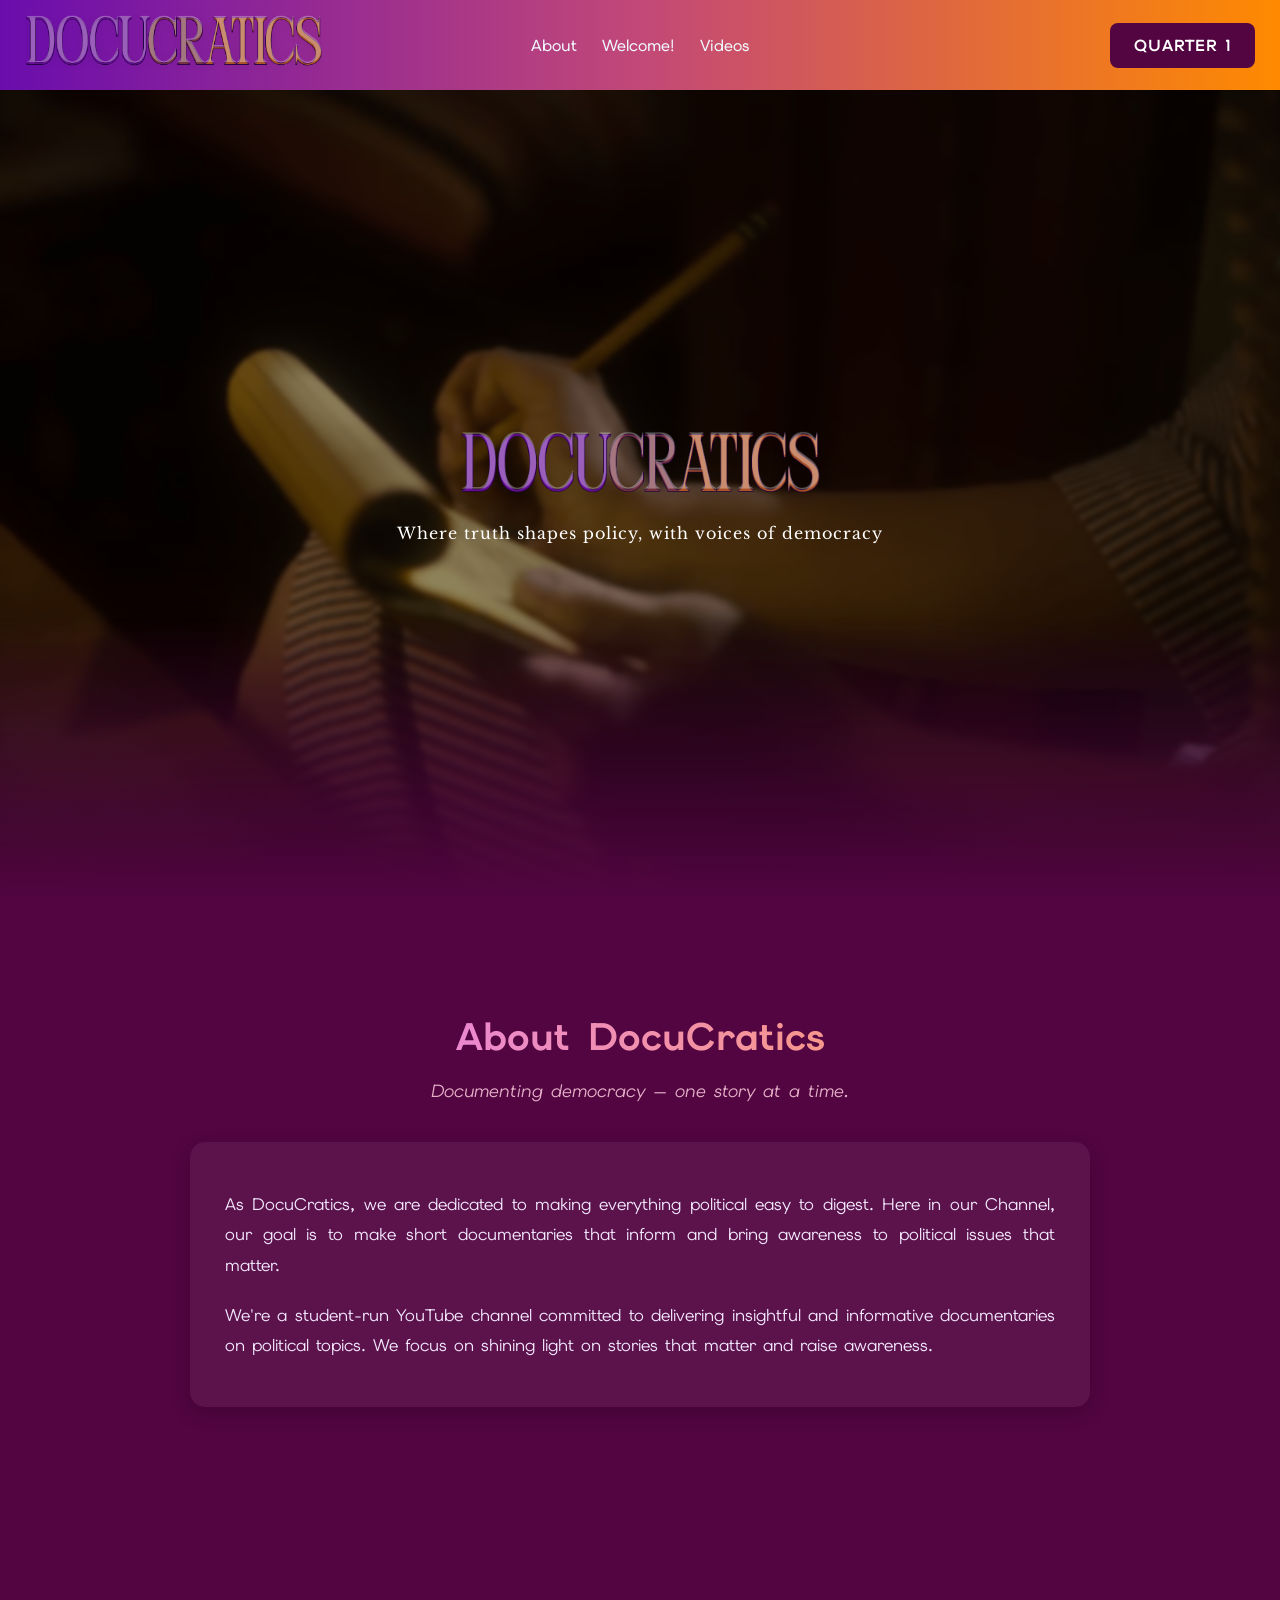
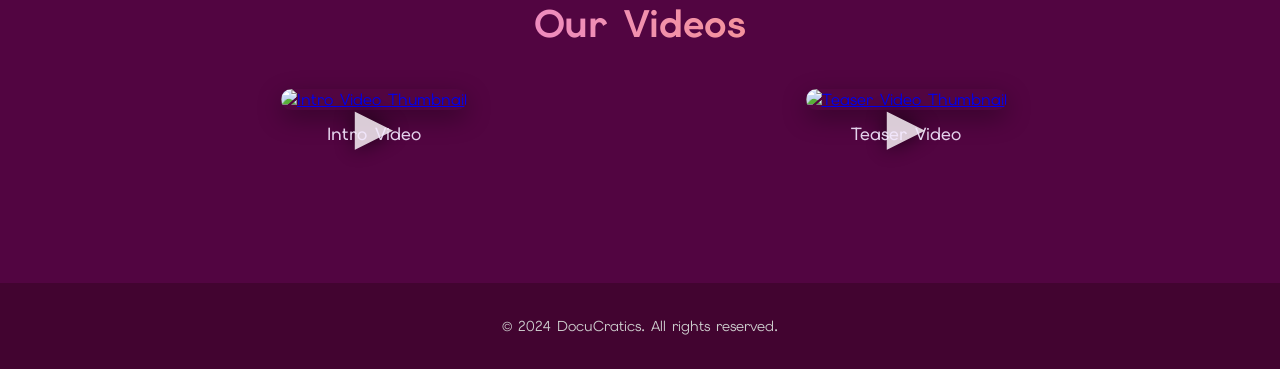
==== index.html @ 2127ae6d "Add files via upload" ====
<!DOCTYPE html>
<html lang="en">
<head>
    <meta charset="UTF-8"/>
    <meta name="viewport" content="width=device-width, initial-scale=1.0"/>
    <title>DocuCratics</title>
  <link rel="stylesheet" href="styles.css"/>
    <style>
        @import url('https://fonts.googleapis.com/css2?family=Elms+Sans:ital,wght@0,100..900;1,100..900&display=swap');
        @import url('https://fonts.googleapis.com/css2?family=Roboto+Slab:wght@100..900&display=swap');
        @import url('https://fonts.googleapis.com/css2?family=Libre+Baskerville:ital,wght@0,400;0,700;1,400&family=Roboto+Slab:wght@100..900&display=swap');
    </style>
    <script src="script.js"></script>
</head>

<body>
    <nav>
        <div class="logo">
            <a href="https://www.youtube.com/@DocuCratics">
            <img src="Logo.png" alt="Docucratics" class="logo-img"/>
            </a>
        </div>
        <ul class="nav-links">
            <li><a href="#about">About</a></li>
            <li><a href="#welcome">Welcome!</a></li>
            <li><a href="#videos">Videos</a></li>
        </ul>
        <div class="nav-right">
            <a href="#" class="emergency-button">Quarter 1</a>
        </div>
    </nav>

    <section class="hero" id="welcome">
        <div class="hero-overlay"></div>
            <div class="hero-content">
            <img src="Logo.png" alt="DocuCratics Logo" class="hero-logo" />
            <p class="hero-tagline">Where truth shapes policy, with voices of democracy</p>
        </div>
    </section>

    <section id="about" class="about-section">
        <div class="about-container">
            <h2 class="about-title">About DocuCratics</h2>
            <p class="about-tagline">Documenting democracy — one story at a time.</p>
            <div class="about-content">
                <p>
                    As DocuCratics, we are dedicated to making everything political easy to digest. Here in our Channel, our goal is to make short documentaries that inform and bring awareness to political issues that matter.
                </p>
                <p>
                    We're a student-run YouTube channel committed to delivering insightful and informative documentaries on political topics. We focus on shining light on stories that matter and raise awareness.
                </p>
            </div>
        </div>
    </section>

    <section id="videos" class="video-section">
        <h2 class="section-title">Our Videos</h2>

        <div class="video-grid">

            <div class="video-card">
                <a href="https://www.youtube.com/watch?v=YOUR_INTRO_VIDEO_ID" target="_blank">
                    <img src="https://img.youtube.com/vi/YOUR_INTRO_VIDEO_ID/hqdefault.jpg" alt="Intro Video Thumbnail">
                    <div class="play-overlay">&#9658;</div>
                </a>
                <p class="video-label">Intro Video</p>
            </div>

            <div class="video-card">
                <a href="https://www.youtube.com/watch?v=VSKoKRXALYk" target="_blank">
                    <img src="https://img.youtube.com/vi/VSKoKRXALYk/hqdefault.jpg" alt="Teaser Video Thumbnail">
                    <div class="play-overlay">&#9658;</div>
                </a>
                <p class="video-label">Teaser Video</p>
            </div>

        </div>
    </section>

    <footer>
        <p>&copy; 2024 DocuCratics. All rights reserved.</p>
    </footer>

</body>

</html>
---- styles.css ----
html, body {
    overflow-x: hidden;
}

* {
    box-sizing: border-box;
}

body {
    margin: 0;
    font-family: "Elms Sans", sans-serif;
    background: #520541;
}

nav {
    display: grid;
    grid-template-columns: 1fr auto 1fr; /* LEFT | CENTER | RIGHT */
    align-items: center;
    padding: 15px 25px;
    width: 100%;
    position: fixed;
    top: 0;
    z-index: 1000;
    background: linear-gradient(90deg, #6A0DAD, #C24878, #FF8A00);
}

.logo {
    display: flex;
    align-items: center;
}

.logo-img {
    height: 55px;
    object-fit: contain;
}

.nav-links {
    list-style: none;
    display: flex;
    gap: 25px;
    justify-content: center;
    margin: 0;
    padding: 0;
}

.nav-links li a {
    font-family: "Elms Sans", sans-serif;
    color: aliceblue;
    text-decoration: none;
    font-size: 1rem;
    transition: 0.3s;
    font-weight: 500;
}

.nav-links li a:hover {
    color: #FFD9B3;
}

.nav-right {
    display: flex;
    align-items: center;
}

.emergency-button {
    background-color: #520541;
    color: #ffffff;
    padding: 12px 24px;
    border: none;
    border-radius: 8px;
    text-decoration: none;
    font-weight: bold;
    font-size: 16px;
    text-transform: uppercase;
    letter-spacing: 1px;
    transition: background-color 0.3s ease, transform 0.3s ease, box-shadow 0.3s ease;
    margin-left: auto;
}

.logo,
.nav-right {
    display: flex;
    align-items: center;
}


.hero {
position: relative;
width: 100%;
height: 90vh;
background: url('docu.png') center/cover no-repeat;
display: flex;
align-items: center;
justify-content: center;
overflow: hidden;
margin-top: 90px;
}


/* Fade overlay */
.hero-overlay {
position: absolute;
top: 0;
left: 0;
width: 100%;
height: 100%;
background: rgba(0, 0, 0, 0.45); /* dark fade */
backdrop-filter: blur(2px);
}


/* Content */
.hero-content {
position: relative;
text-align: center;
z-index: 2;
color: #ffffff;
max-width: 80%;
}


.hero-logo {
width: 360px;
max-width: 80%;
height: 100;
animation: fadeIn 1.5s ease-out;
}


.hero-tagline {
margin-top: 20px;
font-size: 1rem;
font-weight: 300;
letter-spacing: 1px;
font-family: "Libre Baskerville", serif;
animation: fadeIn 2s ease-out;
}

@keyframes fadeIn {
from { opacity: 0; transform: translateY(10px); }
to { opacity: 1; transform: translateY(0); }
}

.hero::after {
    content: "";
    position: absolute;
    bottom: 0;
    left: 0;
    width: 100%;
    height: 35%; /* how much fade space — adjust as needed */
    background: linear-gradient(
        to bottom,
        rgba(0,0,0,0) 0%,
        #520541 100%
    );
    pointer-events: none;
}

.about-section {
width: 100%;
padding: 80px 10%;
background: #520541;
color: #f4e9ff;
font-family: "Elms Sans", sans-serif;
position: relative;
}


.about-container {
max-width: 900px;
margin: 0 auto;
text-align: center;
}


.about-title {
font-size: 2.4rem;
font-weight: 700;
margin-bottom: 10px;
background: linear-gradient(90deg, #e37dff, #ffa25c);
-webkit-background-clip: text;
-webkit-text-fill-color: transparent;
}


.about-tagline {
font-size: 1.1rem;
font-style: italic;
color: #ffcedf;
margin-bottom: 40px;
opacity: 0.85;
}


.about-content {
text-align: justify;
justify-content: center;
font-size: 1.05rem;
line-height: 1.8;
background: rgba(255,255,255,0.06);
padding: 30px 35px;
border-radius: 15px;
box-shadow: 0 6px 20px rgba(0,0,0,0.2);
backdrop-filter: blur(3px);
}


.about-content p:not(:last-child) {
margin-bottom: 20px;
}

.video-section {
    padding: 80px 10%;
    background: #520541;
    color: #f4e9ff;
    text-align: center;
}

.section-title {
    font-size: 2.4rem;
    font-weight: 700;
    margin-bottom: 40px;
    background: linear-gradient(90deg, #e37dff, #ffa25c);
    -webkit-background-clip: text;
    -webkit-text-fill-color: transparent;
}

.video-grid {
    display: grid;
    grid-template-columns: repeat(auto-fit, minmax(320px, 1fr));
    gap: 40px;
    justify-items: center;
}

.video-card {
    position: relative;
    width: 100%;
    max-width: 480px;
}

.video-card img {
    width: 100%;
    border-radius: 18px;
    box-shadow: 0 8px 25px rgba(0,0,0,0.35);
    transition: transform 0.3s ease, box-shadow 0.3s ease;
}

.video-card:hover img {
    transform: scale(1.03);
    box-shadow: 0 12px 30px rgba(0,0,0,0.5);
}

.play-overlay {
    position: absolute;
    top: 50%;
    left: 50%;
    transform: translate(-50%, -50%);
    font-size: 4rem;
    color: white;
    opacity: 0.8;
    pointer-events: none;
    text-shadow: 0 0 20px rgba(0,0,0,0.8);
}

.video-label {
    margin-top: 12px;
    font-size: 1.1rem;
    font-weight: 500;
    opacity: 0.9;
}

footer {
    text-align: center;
    padding: 20px 0;
    background: #420430;
    color: #ccc;
    font-size: 0.9rem;
    margin-top: 40px;
}
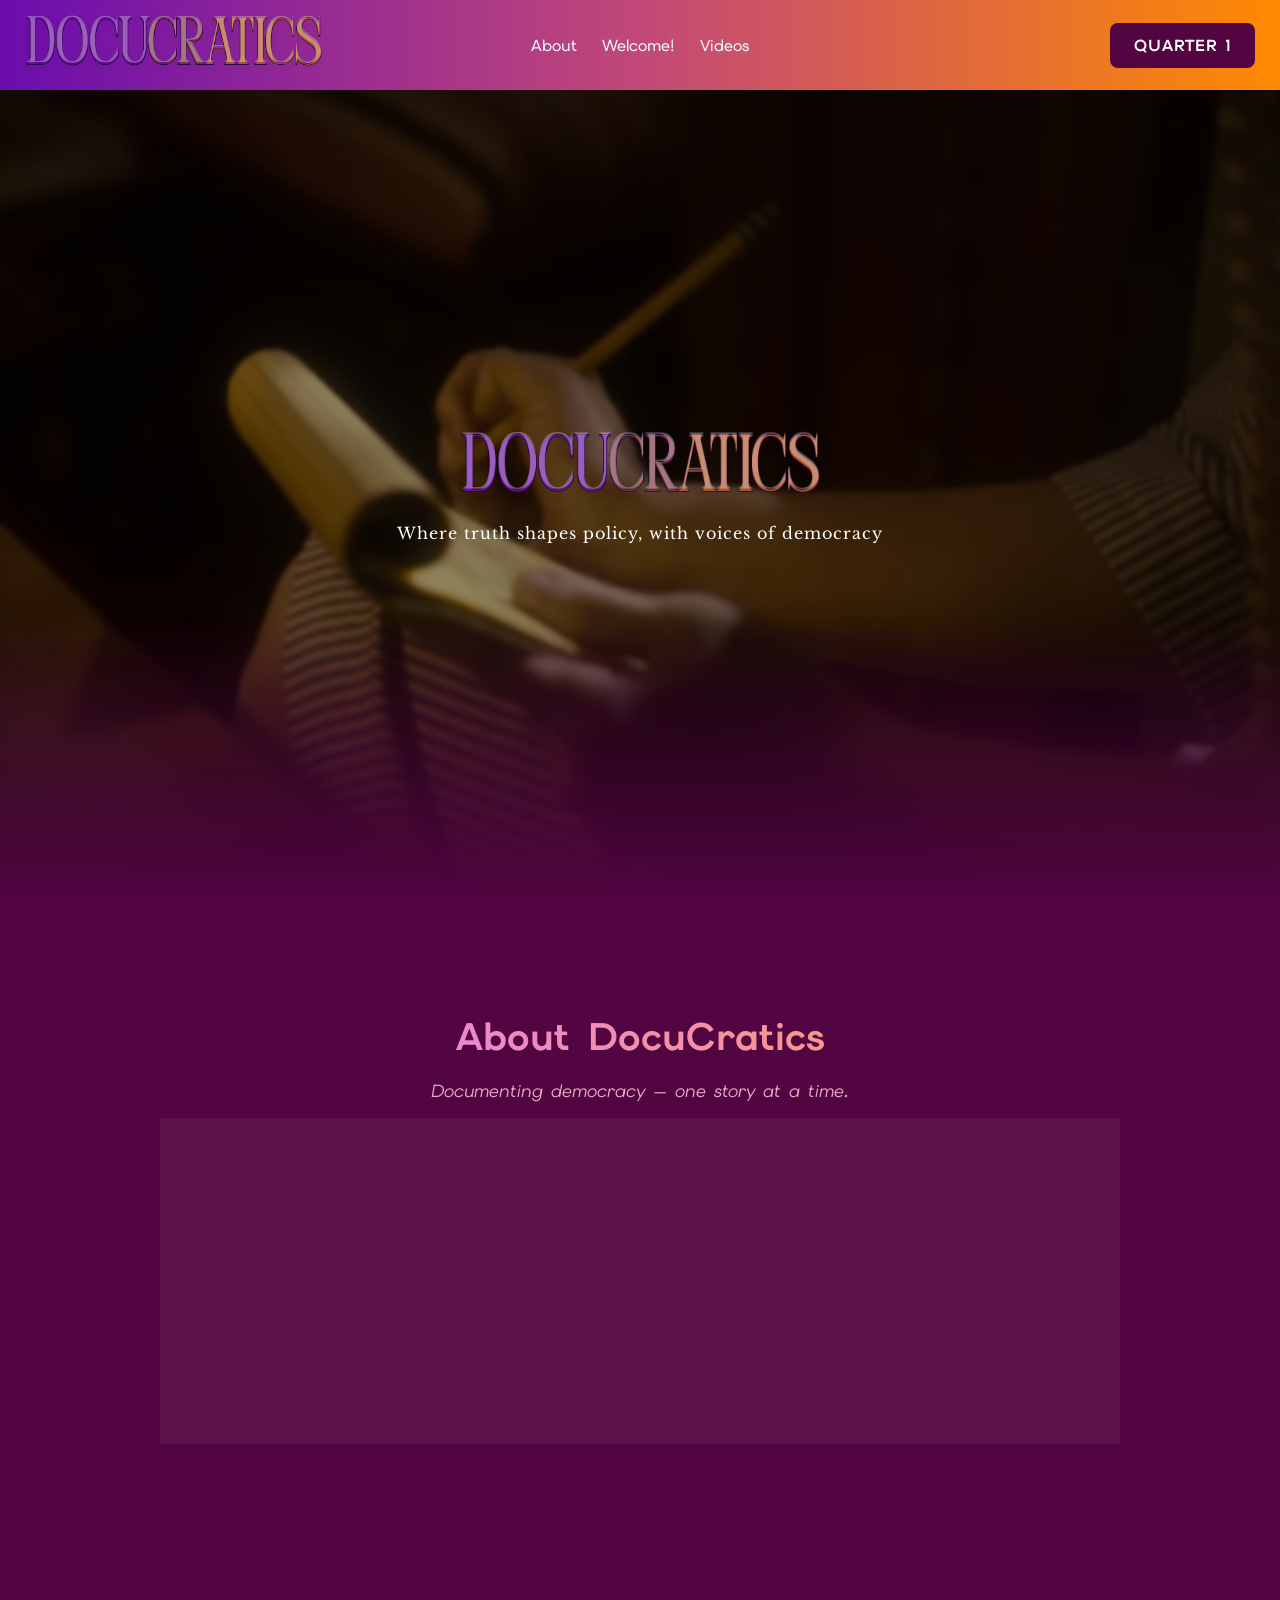
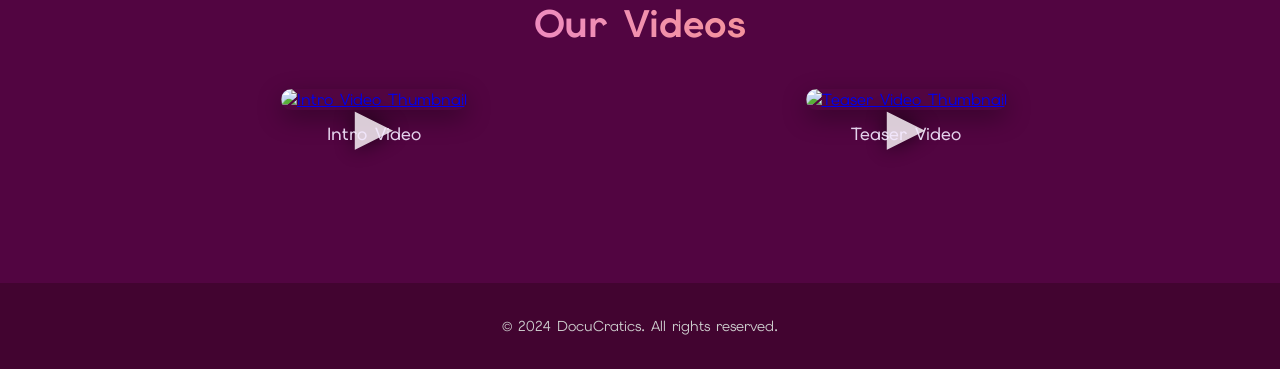
==== commit 7e7c1065: "Update index.html" ====
--- a/index.html
+++ b/index.html
@@ -26,7 +26,7 @@
             <li><a href="#videos">Videos</a></li>
         </ul>
         <div class="nav-right">
-            <a href="#" class="emergency-button">Quarter 1</a>
+            <a href="https://ryan-ineedalaptop.github.io/LL9-Q1-G3/" class="emergency-button">Quarter 1</a>
         </div>
     </nav>
 
@@ -59,8 +59,8 @@
         <div class="video-grid">
 
             <div class="video-card">
-                <a href="https://www.youtube.com/watch?v=YOUR_INTRO_VIDEO_ID" target="_blank">
-                    <img src="https://img.youtube.com/vi/YOUR_INTRO_VIDEO_ID/hqdefault.jpg" alt="Intro Video Thumbnail">
+                <a href="https://www.youtube.com/watch?v=mapYeJy-l-8" target="_blank">
+                    <img src="https://img.youtube.com/vi/mapYeJy-l-8/hqdefault.jpg" alt="Intro Video Thumbnail">
                     <div class="play-overlay">&#9658;</div>
                 </a>
                 <p class="video-label">Intro Video</p>
@@ -83,4 +83,7 @@
 
 </body>
 
-</html>+
+</html>
+
+
--- a/styles.css
+++ b/styles.css
@@ -1,5 +1,9 @@
 html, body {
     overflow-x: hidden;
+}
+
+html {
+    scroll-behavior: smooth;
 }
 
 * {
@@ -275,4 +279,6 @@
     color: #ccc;
     font-size: 0.9rem;
     margin-top: 40px;
-}+
+}
+
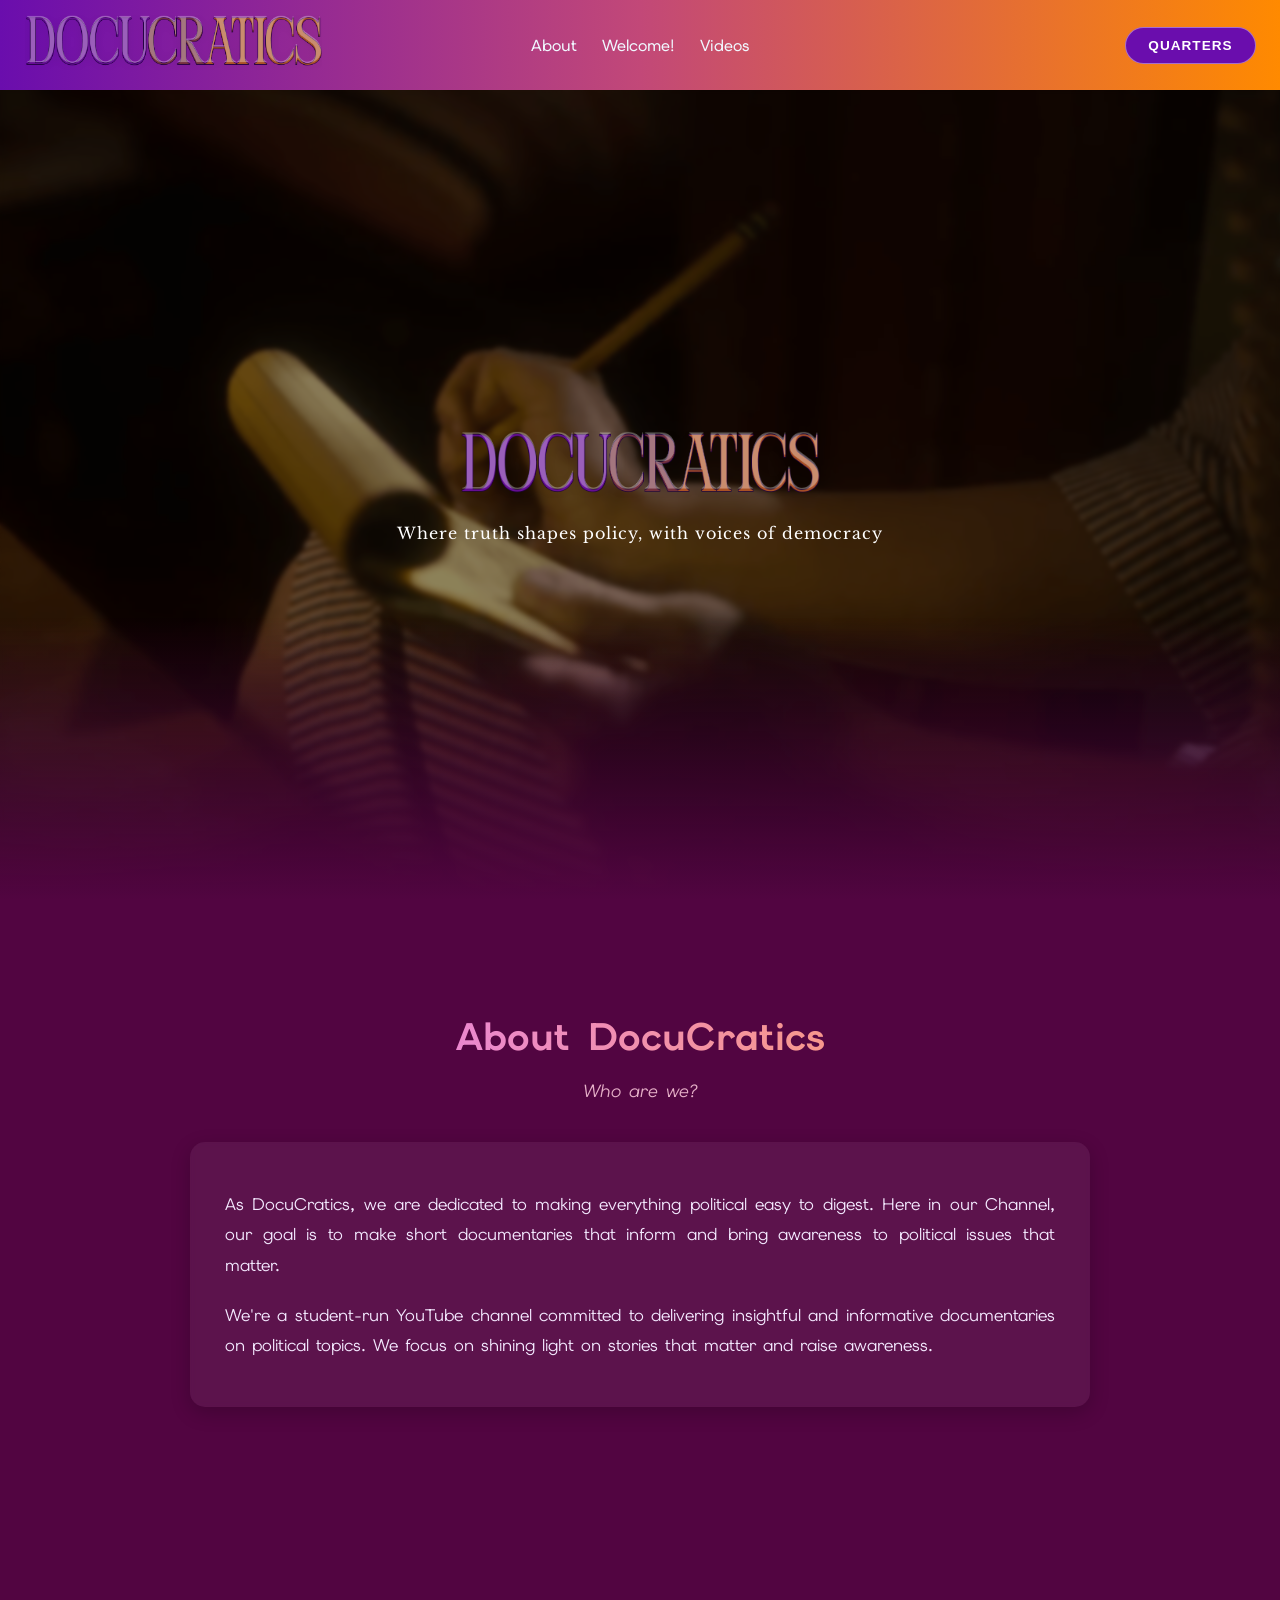
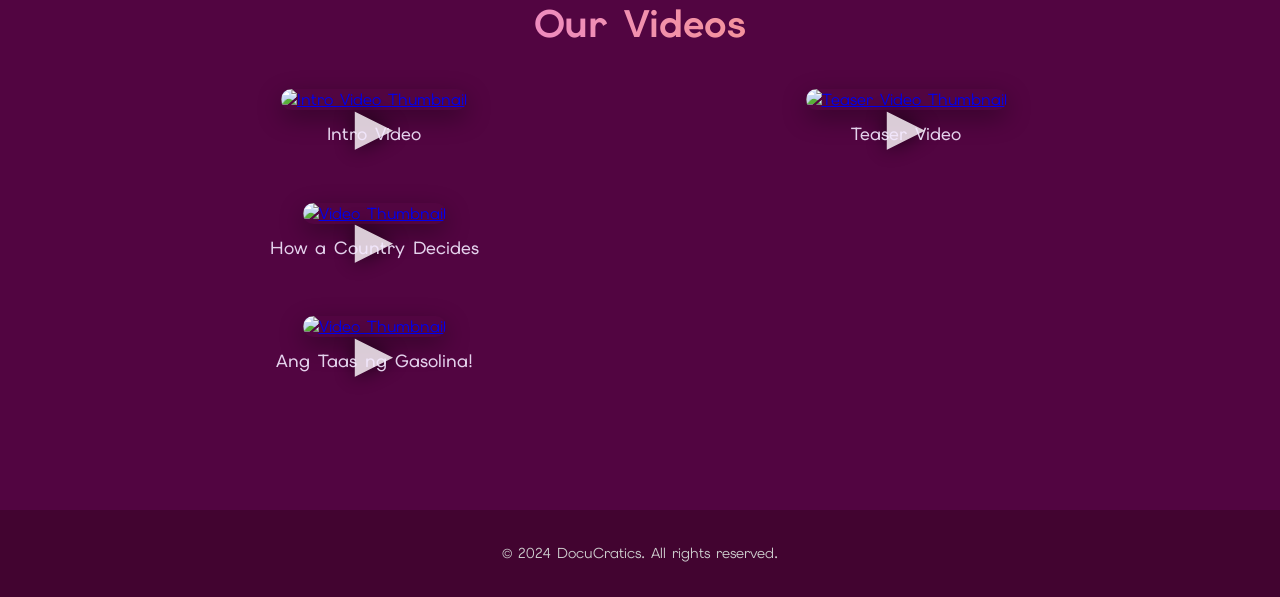
==== commit 85f5e5a2: "Add files via upload" ====
--- a/index.html
+++ b/index.html
@@ -10,26 +10,37 @@
         @import url('https://fonts.googleapis.com/css2?family=Roboto+Slab:wght@100..900&display=swap');
         @import url('https://fonts.googleapis.com/css2?family=Libre+Baskerville:ital,wght@0,400;0,700;1,400&family=Roboto+Slab:wght@100..900&display=swap');
     </style>
-    <script src="script.js"></script>
 </head>
 
 <body>
+    <!-- Navigation Bar -->
     <nav>
         <div class="logo">
             <a href="https://www.youtube.com/@DocuCratics">
-            <img src="Logo.png" alt="Docucratics" class="logo-img"/>
+                <img src="Logo.png" alt="Docucratics" class="logo-img"/>
             </a>
         </div>
+
         <ul class="nav-links">
             <li><a href="#about">About</a></li>
             <li><a href="#welcome">Welcome!</a></li>
             <li><a href="#videos">Videos</a></li>
         </ul>
-        <div class="nav-right">
-            <a href="https://ryan-ineedalaptop.github.io/LL9-Q1-G3/" class="emergency-button">Quarter 1</a>
+
+        <div class="dropdown">
+            <button>Quarters</button>
+            <div class="content">
+                <a href="index2.html">Quarter 1</a>
+                <a href="index3.html">Quarter 2</a>
+                <a href="index4.html">Quarter 3</a>
+                <a href="index5.html">Quarter 4</a>
+            </div>
         </div>
     </nav>
 
+
+
+    <!-- Hero -->
     <section class="hero" id="welcome">
         <div class="hero-overlay"></div>
             <div class="hero-content">
@@ -38,10 +49,13 @@
         </div>
     </section>
 
+
+
+    <!-- About -->
     <section id="about" class="about-section">
         <div class="about-container">
             <h2 class="about-title">About DocuCratics</h2>
-            <p class="about-tagline">Documenting democracy — one story at a time.</p>
+            <p class="about-tagline">Who are we?</p>
             <div class="about-content">
                 <p>
                     As DocuCratics, we are dedicated to making everything political easy to digest. Here in our Channel, our goal is to make short documentaries that inform and bring awareness to political issues that matter.
@@ -53,13 +67,16 @@
         </div>
     </section>
 
+
+
+    <!-- Videos -->
     <section id="videos" class="video-section">
         <h2 class="section-title">Our Videos</h2>
 
         <div class="video-grid">
 
             <div class="video-card">
-                <a href="https://www.youtube.com/watch?v=mapYeJy-l-8" target="_blank">
+                <a href="https://www.youtube.com/watch?v=mapYeJy-l-8">
                     <img src="https://img.youtube.com/vi/mapYeJy-l-8/hqdefault.jpg" alt="Intro Video Thumbnail">
                     <div class="play-overlay">&#9658;</div>
                 </a>
@@ -67,23 +84,41 @@
             </div>
 
             <div class="video-card">
-                <a href="https://www.youtube.com/watch?v=VSKoKRXALYk" target="_blank">
+                <a href="https://www.youtube.com/watch?v=VSKoKRXALYk">
                     <img src="https://img.youtube.com/vi/VSKoKRXALYk/hqdefault.jpg" alt="Teaser Video Thumbnail">
                     <div class="play-overlay">&#9658;</div>
                 </a>
                 <p class="video-label">Teaser Video</p>
             </div>
 
+            <div class="video-card">
+                <a href="https://www.youtube.com/watch?v=D-sabAj1WS4">
+                    <img src="https://img.youtube.com/vi/D-sabAj1WS4/hqdefault.jpg" alt="Video Thumbnail">
+                    <div class="play-overlay">&#9658;</div>
+                </a>
+                <p class="video-label">How a Country Decides</p>
+            </div>
+
+            <div class="video-card"></div>
+
+            <div class="video-card">
+                <a href="https://www.youtube.com/watch?v=RG3q3vQSQFg">
+                    <img src="https://img.youtube.com/vi/RG3q3vQSQFg/hqdefault.jpg" alt="Video Thumbnail">
+                    <div class="play-overlay">&#9658;</div>
+                </a>
+                <p class="video-label">Ang Taas ng Gasolina!</p>
+            </div>
+
         </div>
     </section>
 
+
+
+    <!-- Footer -->
     <footer>
         <p>&copy; 2024 DocuCratics. All rights reserved.</p>
     </footer>
-
 </body>
 
 
-</html>
-
-
+</html>
--- a/styles.css
+++ b/styles.css
@@ -1,21 +1,22 @@
-html, body {
-    overflow-x: hidden;
-}
-
+.element::-webkit-scrollbar {
+  display: none;
+}
 html {
     scroll-behavior: smooth;
-}
-
+    overflow-x: hidden;
+}
 * {
     box-sizing: border-box;
 }
-
 body {
     margin: 0;
     font-family: "Elms Sans", sans-serif;
     background: #520541;
 }
 
+
+
+/* Navbar */
 nav {
     display: grid;
     grid-template-columns: 1fr auto 1fr; /* LEFT | CENTER | RIGHT */
@@ -27,17 +28,14 @@
     z-index: 1000;
     background: linear-gradient(90deg, #6A0DAD, #C24878, #FF8A00);
 }
-
 .logo {
     display: flex;
     align-items: center;
 }
-
 .logo-img {
     height: 55px;
     object-fit: contain;
 }
-
 .nav-links {
     list-style: none;
     display: flex;
@@ -46,7 +44,6 @@
     margin: 0;
     padding: 0;
 }
-
 .nav-links li a {
     font-family: "Elms Sans", sans-serif;
     color: aliceblue;
@@ -55,102 +52,129 @@
     transition: 0.3s;
     font-weight: 500;
 }
-
 .nav-links li a:hover {
     color: #FFD9B3;
 }
-
 .nav-right {
     display: flex;
     align-items: center;
 }
-
-.emergency-button {
-    background-color: #520541;
+.dropdown {
+    position: relative;
+    justify-self: end;
+}
+.dropdown button {
+    background-color: #6A0DAD;
     color: #ffffff;
-    padding: 12px 24px;
-    border: none;
-    border-radius: 8px;
-    text-decoration: none;
-    font-weight: bold;
-    font-size: 16px;
+    padding: 10px 22px;
+    border: 1px solid rgba(255, 255, 255, 0.4);
+    border-radius: 50px;
+    font-weight: 700;
+    font-size: 0.85rem;
     text-transform: uppercase;
     letter-spacing: 1px;
-    transition: background-color 0.3s ease, transform 0.3s ease, box-shadow 0.3s ease;
-    margin-left: auto;
-}
-
-.logo,
-.nav-right {
+    cursor: pointer;
+    transition: all 0.3s ease;
+    backdrop-filter: blur(4px);
+}
+.dropdown:hover button {
+    background-color: #ffffff;
+    color: #520541;
+}
+.dropdown .content {
+    position: absolute;
+    top: 130%;
+    right: 0;
+    background-color: #ffffff;
+    min-width: 160px;
+    border-radius: 12px;
+    box-shadow: 0 10px 30px rgba(0, 0, 0, 0.25);
+    overflow: hidden;
+    z-index: 1001;
+    display: block;
+    opacity: 0;
+    visibility: hidden;
+    transform: translateY(10px);
+    transition: all 0.3s ease;
+}
+.dropdown:hover .content {
+    opacity: 1;
+    visibility: visible;
+    transform: translateY(0);
+}
+.dropdown .content a {
+    display: block;
+    color: #333;
+    padding: 12px 20px;
+    text-decoration: none;
+    font-size: 0.9rem;
+    font-weight: 500;
+    transition: background 0.2s;
+}
+.dropdown .content a:hover {
+    background-color: #f4e9ff;
+    color: #6A0DAD;
+}
+.logo {
     display: flex;
     align-items: center;
 }
 
 
+
+/* Hero */
 .hero {
-position: relative;
-width: 100%;
-height: 90vh;
-background: url('docu.png') center/cover no-repeat;
-display: flex;
-align-items: center;
-justify-content: center;
-overflow: hidden;
-margin-top: 90px;
-}
-
-
-/* Fade overlay */
+    position: relative;
+    width: 100%;
+    height: 90vh;
+    background: url('docu.png') center/cover no-repeat;
+    display: flex;
+    align-items: center;
+    justify-content: center;
+    overflow: hidden;
+    margin-top: 90px;
+}
 .hero-overlay {
-position: absolute;
-top: 0;
-left: 0;
-width: 100%;
-height: 100%;
-background: rgba(0, 0, 0, 0.45); /* dark fade */
-backdrop-filter: blur(2px);
-}
-
-
-/* Content */
+    position: absolute;
+    top: 0;
+    left: 0;
+    width: 100%;
+    height: 100%;
+    background: rgba(0, 0, 0, 0.45);
+    backdrop-filter: blur(2px);
+}
 .hero-content {
-position: relative;
-text-align: center;
-z-index: 2;
-color: #ffffff;
-max-width: 80%;
-}
-
-
+    position: relative;
+    text-align: center;
+    z-index: 2;
+    color: #ffffff;
+    max-width: 80%;
+}
 .hero-logo {
-width: 360px;
-max-width: 80%;
-height: 100;
-animation: fadeIn 1.5s ease-out;
-}
-
-
+    width: 360px;
+    max-width: 80%;
+    height: 100;
+    animation: fadeIn 1.5s ease-out;
+}
 .hero-tagline {
-margin-top: 20px;
-font-size: 1rem;
-font-weight: 300;
-letter-spacing: 1px;
-font-family: "Libre Baskerville", serif;
-animation: fadeIn 2s ease-out;
-}
-
+    margin-top: 20px;
+    font-size: 1rem;
+    font-weight: 300;
+    letter-spacing: 1px;
+    font-family: "Libre Baskerville", serif;
+    animation: fadeIn 2s ease-out;
+}
 @keyframes fadeIn {
-from { opacity: 0; transform: translateY(10px); }
-to { opacity: 1; transform: translateY(0); }
-}
-
+    from { opacity: 0; transform: translateY(10px); }
+    to { opacity: 1; transform: translateY(0); }
+}
 .hero::after {
     content: "";
     position: absolute;
     bottom: 0;
     left: 0;
     width: 100%;
-    height: 35%; /* how much fade space — adjust as needed */
+    height: 35%;
     background: linear-gradient(
         to bottom,
         rgba(0,0,0,0) 0%,
@@ -159,66 +183,61 @@
     pointer-events: none;
 }
 
+
+
+/* About */
 .about-section {
-width: 100%;
-padding: 80px 10%;
-background: #520541;
-color: #f4e9ff;
-font-family: "Elms Sans", sans-serif;
-position: relative;
-}
-
-
+    width: 100%;
+    padding: 80px 10%;
+    background: #520541;
+    color: #f4e9ff;
+    font-family: "Elms Sans", sans-serif;
+    position: relative;
+}
 .about-container {
-max-width: 900px;
-margin: 0 auto;
-text-align: center;
-}
-
-
+    max-width: 900px;
+    margin: 0 auto;
+    text-align: center;
+}
 .about-title {
-font-size: 2.4rem;
-font-weight: 700;
-margin-bottom: 10px;
-background: linear-gradient(90deg, #e37dff, #ffa25c);
--webkit-background-clip: text;
--webkit-text-fill-color: transparent;
-}
-
-
+    font-size: 2.4rem;
+    font-weight: 700;
+    margin-bottom: 10px;
+    background: linear-gradient(90deg, #e37dff, #ffa25c);
+    -webkit-background-clip: text;
+    -webkit-text-fill-color: transparent;
+}
 .about-tagline {
-font-size: 1.1rem;
-font-style: italic;
-color: #ffcedf;
-margin-bottom: 40px;
-opacity: 0.85;
-}
-
-
+    font-size: 1.1rem;
+    font-style: italic;
+    color: #ffcedf;
+    margin-bottom: 40px;
+    opacity: 0.85;
+}
 .about-content {
-text-align: justify;
-justify-content: center;
-font-size: 1.05rem;
-line-height: 1.8;
-background: rgba(255,255,255,0.06);
-padding: 30px 35px;
-border-radius: 15px;
-box-shadow: 0 6px 20px rgba(0,0,0,0.2);
-backdrop-filter: blur(3px);
-}
-
-
+    text-align: justify;
+    justify-content: center;
+    font-size: 1.05rem;
+    line-height: 1.8;
+    background: rgba(255,255,255,0.06);
+    padding: 30px 35px;
+    border-radius: 15px;
+    box-shadow: 0 6px 20px rgba(0,0,0,0.2);
+    backdrop-filter: blur(3px);
+}
 .about-content p:not(:last-child) {
-margin-bottom: 20px;
-}
-
+    margin-bottom: 20px;
+}
+
+
+
+/* Videos */
 .video-section {
     padding: 80px 10%;
     background: #520541;
     color: #f4e9ff;
     text-align: center;
 }
-
 .section-title {
     font-size: 2.4rem;
     font-weight: 700;
@@ -227,32 +246,27 @@
     -webkit-background-clip: text;
     -webkit-text-fill-color: transparent;
 }
-
 .video-grid {
     display: grid;
     grid-template-columns: repeat(auto-fit, minmax(320px, 1fr));
     gap: 40px;
     justify-items: center;
 }
-
 .video-card {
     position: relative;
     width: 100%;
     max-width: 480px;
 }
-
 .video-card img {
     width: 100%;
     border-radius: 18px;
     box-shadow: 0 8px 25px rgba(0,0,0,0.35);
     transition: transform 0.3s ease, box-shadow 0.3s ease;
 }
-
 .video-card:hover img {
     transform: scale(1.03);
     box-shadow: 0 12px 30px rgba(0,0,0,0.5);
 }
-
 .play-overlay {
     position: absolute;
     top: 50%;
@@ -264,7 +278,6 @@
     pointer-events: none;
     text-shadow: 0 0 20px rgba(0,0,0,0.8);
 }
-
 .video-label {
     margin-top: 12px;
     font-size: 1.1rem;
@@ -272,6 +285,9 @@
     opacity: 0.9;
 }
 
+
+
+/* Footer */
 footer {
     text-align: center;
     padding: 20px 0;
@@ -279,6 +295,254 @@
     color: #ccc;
     font-size: 0.9rem;
     margin-top: 40px;
-
-}
-
+}
+
+
+
+/* Content Type */
+.content-type {
+    width: 100%;
+    padding: 80px 10%;
+    margin-top: 150px;
+    background: #520541;
+    color: #f4e9ff;
+    font-family: "Elms Sans", sans-serif;
+    position: relative;
+}
+.content-type-container {
+    max-width: 900px;
+    margin: 0 auto;
+    text-align: center;
+}
+.content-type-title {
+    font-size: 2.4rem;
+    font-weight: 700;
+    margin-bottom: 10px;
+    background: linear-gradient(90deg, #e37dff, #ffa25c);
+    -webkit-background-clip: text;
+    -webkit-text-fill-color: transparent;
+}
+.content-type-content {
+    text-align: justify;
+    justify-content: center;
+    font-size: 1.05rem;
+    line-height: 1.8;
+    background: rgba(255,255,255,0.06);
+    padding: 30px 35px;
+    border-radius: 15px;
+    box-shadow: 0 6px 20px rgba(0,0,0,0.2);
+    backdrop-filter: blur(3px);
+}
+.content-type-content p:not(:last-child) {
+    margin-bottom: 20px;
+}
+
+
+
+/* Audience */
+.target-audience {
+    width: 100%;
+    padding: 80px 10%;
+    background: #520541;
+    color: #f4e9ff;
+}
+.audience-container {
+    max-width: 1000px;
+    margin: 0 auto;
+    text-align: center;
+}
+.audience-title {
+    font-size: 2.4rem;
+    font-weight: 700;
+    margin-bottom: 20px;
+    background: linear-gradient(90deg, #e37dff, #ffa25c);
+    -webkit-background-clip: text;
+    -webkit-text-fill-color: transparent;
+}
+.audience-intro {
+    font-size: 1.1rem;
+    line-height: 1.6;
+    margin-bottom: 40px;
+    opacity: 0.9;
+}
+.table-wrapper {
+    overflow-x: auto;
+    border-radius: 20px;
+    box-shadow: 0 15px 35px rgba(0, 0, 0, 0.3);
+}
+.modern-table {
+    width: 100%;
+    border-collapse: collapse;
+    background: rgba(255, 255, 255, 0.05);
+    backdrop-filter: blur(10px);
+    border-radius: 20px;
+    overflow: hidden;
+}
+.modern-table thead tr {
+    background: linear-gradient(90deg, #6A0DAD, #C24878, #FF8A00);
+    color: #ffffff;
+    text-align: left;
+    text-transform: uppercase;
+    letter-spacing: 1px;
+}
+.modern-table th, 
+.modern-table td {
+    padding: 20px 25px;
+}
+.modern-table tbody tr {
+    border-bottom: 1px solid rgba(255, 255, 255, 0.1);
+    transition: background 0.3s ease;
+}
+.modern-table tbody tr:last-child {
+    border-bottom: none;
+}
+.modern-table tbody tr:hover {
+    background: rgba(255, 255, 255, 0.1);
+}
+.stat-name {
+    font-weight: 700;
+    color: #ffa25c;
+    width: 30%;
+}
+@media (max-width: 600px) {
+    .modern-table th, .modern-table td {
+        padding: 15px;
+        font-size: 0.9rem;
+    }
+}
+
+
+
+/* Needs */
+.needs-ko {
+    width: 100%;
+    padding: 80px 10%;
+    margin-top: 40px;
+    background: #520541;
+    color: #f4e9ff;
+    font-family: "Elms Sans", sans-serif;
+    position: relative;
+}
+.needs-container {
+    max-width: 900px;
+    margin: 0 auto;
+    text-align: center;
+}
+.needs-title {
+    font-size: 2.4rem;
+    font-weight: 700;
+    margin-bottom: 20px;
+    background: linear-gradient(90deg, #e37dff, #ffa25c);
+    -webkit-background-clip: text;
+    -webkit-text-fill-color: transparent;
+}
+.needs-content {
+    text-align: justify;
+    justify-content: center;
+    font-size: 1.05rem;
+    line-height: 1.8;
+    background: rgba(255,255,255,0.06);
+    padding: 30px 35px;
+    border-radius: 15px;
+    box-shadow: 0 6px 20px rgba(0,0,0,0.2);
+    backdrop-filter: blur(3px);
+}
+
+
+
+/* Videos2 */
+.dual-video {
+    max-width: 1000px;
+    margin: 0 auto;
+    grid-template-columns: repeat(auto-fit, minmax(400px, 1fr)); 
+}
+
+/* --- Branding --- */
+.branding-section {
+    padding: 80px 10%;
+    background: #420430;
+}
+.branding-container {
+    max-width: 1100px;
+    margin: 0 auto;
+}
+.branding-title {
+    text-align: center;
+    font-size: 2.5rem;
+    margin-bottom: 40px;
+    background: linear-gradient(90deg, #FF8A00, #e37dff);
+    -webkit-background-clip: text;
+    -webkit-text-fill-color: transparent;
+}
+.branding-content {
+    display: flex;
+    gap: 30px;
+}
+.brand-box {
+    flex: 1;
+    background: rgba(255, 255, 255, 0.05);
+    padding: 30px;
+    border-radius: 15px;
+    border-left: 4px solid #C24878;
+}
+.brand-box h3 {
+    color: #ffa25c;
+    margin-top: 0;
+}
+.brand-box p {
+    color: #ffcedf;
+    line-height: 1.6;
+}
+
+/* --- Logo Math Stuff --- */
+.logo-anatomy {
+    padding: 80px 10%;
+    background: #520541;
+}
+.anatomy-container {
+    max-width: 1100px;
+    margin: 0 auto;
+}
+.anatomy-grid {
+    display: grid;
+    grid-template-columns: 1fr 1fr;
+    gap: 50px;
+    align-items: center;
+    margin-top: 40px;
+}
+.anatomy-details p {
+    color: #ffcedf;
+}
+.anatomy-details h3 {
+    color: #ffa25c;
+}
+.blueprint-img {
+    width: 100%;
+    background: rgba(255, 255, 255, 0.03);
+    padding: 40px;
+    border-radius: 20px;
+    border: 1px dashed rgba(255, 255, 255, 0.2);
+}
+.math-card {
+    margin-top: 25px;
+    background: #00000033;
+    padding: 20px;
+    border-radius: 12px;
+    border: 1px solid rgba(255, 255, 255, 0.1);
+    color: #ffcedf;
+}
+.math-card h4 {
+    color: #ffa25c;
+}
+.math-note {
+    font-size: 0.85rem;
+    color: #ffcedf90;
+    font-style: italic;
+    margin-top: 15px;
+}
+@media (max-width: 850px) {
+    .anatomy-grid, .branding-content {
+        grid-template-columns: 1fr;
+        flex-direction: column;
+    }
+}
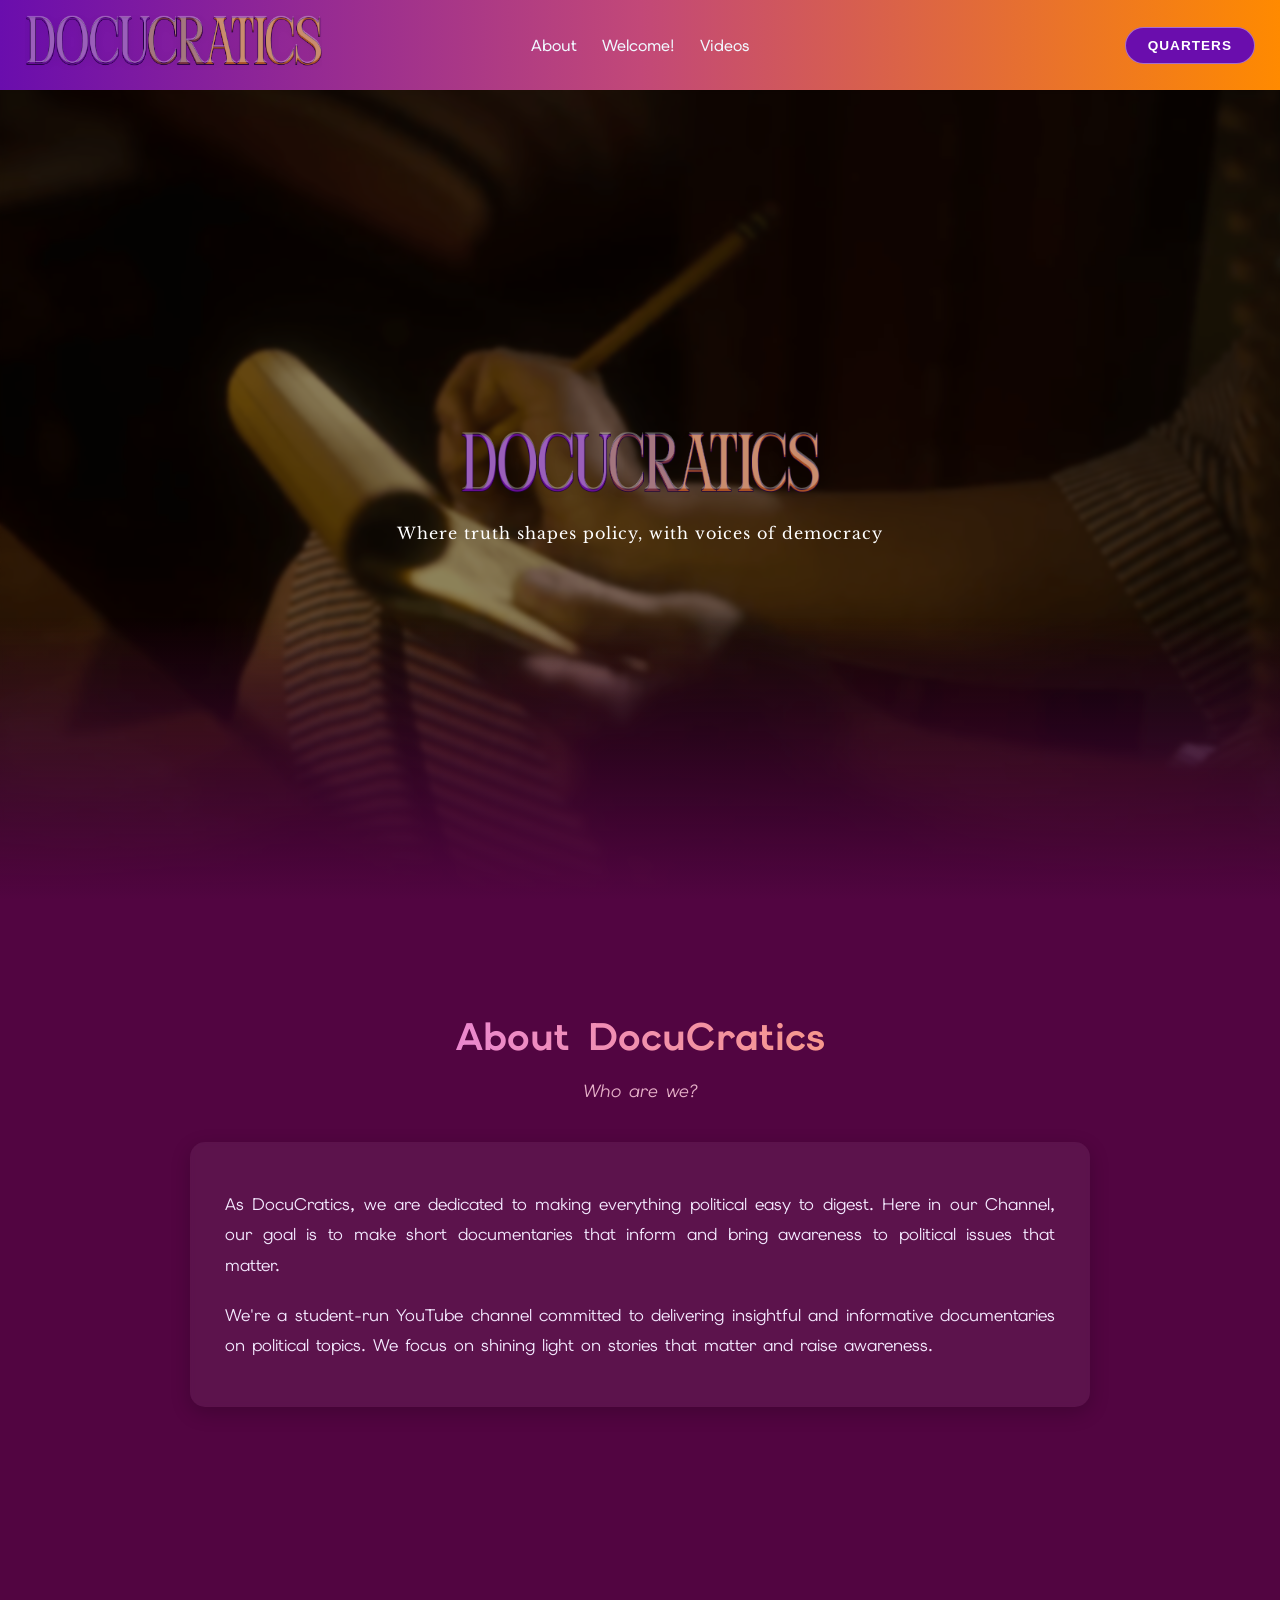
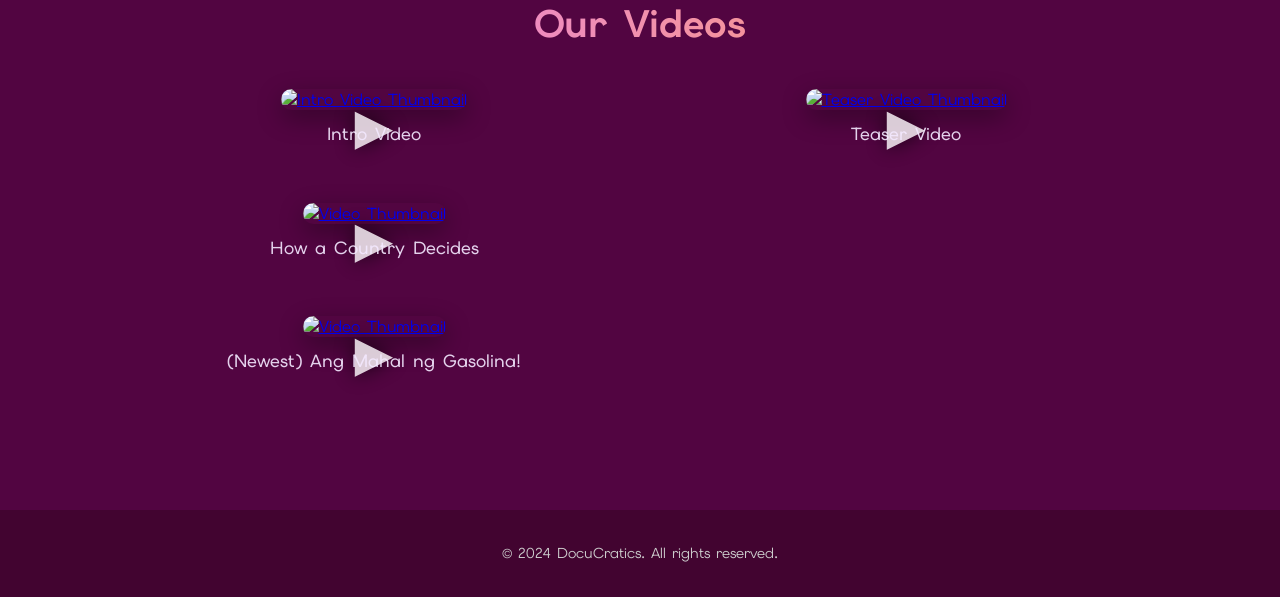
==== commit 4ba43d98: "Add files via upload" ====
--- a/index.html
+++ b/index.html
@@ -33,7 +33,6 @@
                 <a href="index2.html">Quarter 1</a>
                 <a href="index3.html">Quarter 2</a>
                 <a href="index4.html">Quarter 3</a>
-                <a href="index5.html">Quarter 4</a>
             </div>
         </div>
     </nav>
@@ -106,7 +105,7 @@
                     <img src="https://img.youtube.com/vi/RG3q3vQSQFg/hqdefault.jpg" alt="Video Thumbnail">
                     <div class="play-overlay">&#9658;</div>
                 </a>
-                <p class="video-label">Ang Taas ng Gasolina!</p>
+                <p class="video-label">(Newest) Ang Mahal ng Gasolina!</p>
             </div>
 
         </div>
--- a/styles.css
+++ b/styles.css
@@ -457,6 +457,8 @@
     grid-template-columns: repeat(auto-fit, minmax(400px, 1fr)); 
 }
 
+
+
 /* --- Branding --- */
 .branding-section {
     padding: 80px 10%;
@@ -493,6 +495,8 @@
     color: #ffcedf;
     line-height: 1.6;
 }
+
+
 
 /* --- Logo Math Stuff --- */
 .logo-anatomy {
@@ -545,4 +549,59 @@
         grid-template-columns: 1fr;
         flex-direction: column;
     }
+}
+
+
+
+/* --- Content Plan --- */
+.content-plan {
+    padding: 80px 10%;
+    background: #420430;
+}
+.plan-container {
+    max-width: 1100px;
+    margin: 0 auto;
+}
+.plan-title {
+    text-align: center;
+    font-size: 2.5rem;
+    margin-bottom: 40px;
+    background: linear-gradient(90deg, #FF8A00, #e37dff);
+    -webkit-background-clip: text;
+    -webkit-text-fill-color: transparent;
+}
+.plan-content {
+    display: flex;
+    gap: 30px;
+}
+.plan-box {
+    flex: 1;
+    background: rgba(255, 255, 255, 0.05);
+    padding: 30px;
+    border-radius: 15px;
+    border-left: 4px solid #C24878;
+}
+.plan-box h3 {
+    color: #ffa25c;
+    margin-top: 0;
+}
+.plan-box p {
+    color: #ffcedf;
+    line-height: 1.6;
+}
+.wide-plan-box {
+    background: rgba(255, 255, 255, 0.05);
+    padding: 30px;
+    border-radius: 15px;
+    border-left: 4px solid #C24878;
+    margin-bottom: 20px;
+}
+.wide-plan-box h3 {
+    color: #ffa25c;
+    margin-top: 0;
+    text-align: center;
+}
+.wide-plan-box p {
+    color: #ffcedf;
+    line-height: 1.6;
 }
